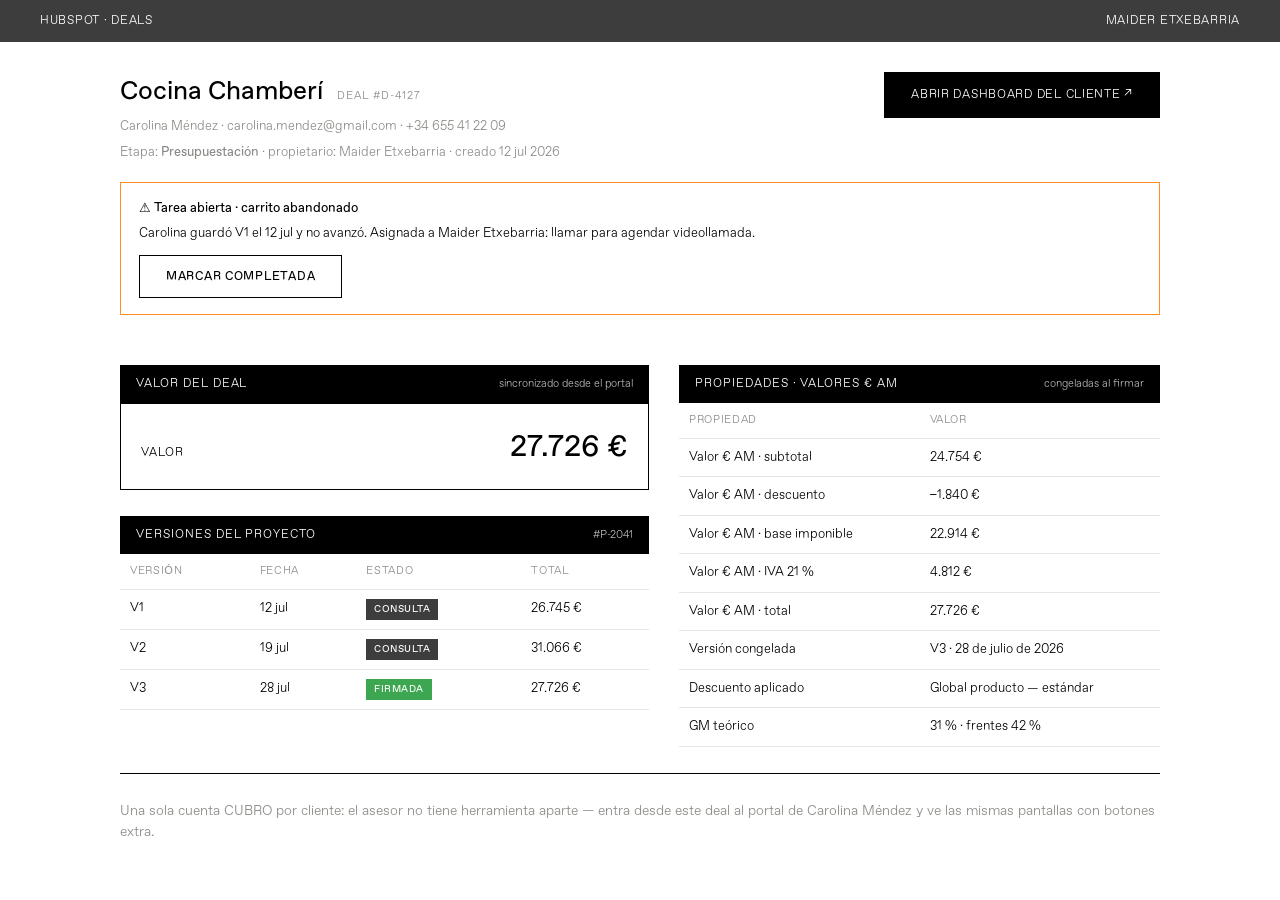
==== deal.html @ 83a0e557 "Prototipo v1: motor de presupuesto + pantalla reina + las dos entradas Construye la base del prototi" ====
<!DOCTYPE html>
<html lang="es">
<head>
<meta charset="utf-8">
<meta name="viewport" content="width=device-width, initial-scale=1">
<title>Deal #D-4127 · HubSpot (mock)</title>
<link rel="stylesheet" href="cubro-identity.css">
<link rel="stylesheet" href="app.css">
</head>
<body>

<div class="hs-bar">
  <span>HubSpot · Deals</span>
  <span id="hsUser"></span>
</div>

<div class="wrap" id="deal"></div>

<script src="app.js"></script>
<script>
/* Entrada 2 (SPEC §4): el AM entra al portal DEL CLIENTE desde el deal.
   Esta página es un mock sobrio de HubSpot, no un clon. */
function renderDeal() {
  const q = computeQuote(versionActual());
  const v = baseVersion(versionActual());
  const p = DEMO.proyecto;

  document.getElementById('hsUser').textContent = DEMO.am.nombre;

  const congelados = q.firmada ? `
    <table class="simple">
      <tr><th>Propiedad</th><th>Valor</th></tr>
      <tr><td>Valor € AM · subtotal</td><td class="num">${eur(q.subtotal)}</td></tr>
      <tr><td>Valor € AM · descuento</td><td class="num">−${eur(q.importeDescuento)}</td></tr>
      <tr><td>Valor € AM · base imponible</td><td class="num">${eur(q.base_)}</td></tr>
      <tr><td>Valor € AM · IVA 21 %</td><td class="num">${eur(q.iva)}</td></tr>
      <tr><td>Valor € AM · total</td><td class="num">${eur(q.total)}</td></tr>
      <tr><td>Versión congelada</td><td>${v.id} · ${v.fechaLarga}</td></tr>
      <tr><td>Descuento aplicado</td><td>${q.descuento.nombre}</td></tr>
      <tr><td>GM teórico</td><td>${pct0(q.gm)} · frentes ${pct0(q.gmFrentes)}</td></tr>
    </table>`
    : `<p class="muted">Las propiedades «Valores € AM» se pueblan cuando el asesor marca la versión final
       en el portal de la clienta. Ahora mismo ${v.id} está en edición.</p>`;

  document.getElementById('deal').innerHTML = `
    <div class="proj-head">
      <div>
        <div class="proj-title">
          <h1>${p.nombre}</h1>
          <span class="proj-ref">Deal #${DEMO.deal.id}</span>
        </div>
        <div class="proj-dir">${DEMO.cliente.nombre} · ${DEMO.cliente.email} · ${DEMO.cliente.telefono}</div>
        <div class="proj-dir">Etapa: <strong style="font-weight:400">${DEMO.deal.etapa}</strong> ·
          propietario: ${DEMO.deal.propietario} · creado ${DEMO.deal.creado}</div>
      </div>
      <div class="proj-actions">
        <a class="btn" href="project.html?role=am">Abrir dashboard del cliente ↗</a>
      </div>
    </div>

    <div class="tarea">
      <div class="t">⚠ Tarea abierta · carrito abandonado</div>
      Carolina guardó ${baseVersion('V1').id} el ${baseVersion('V1').fecha} y no avanzó.
      Asignada a ${DEMO.am.nombre}: llamar para agendar videollamada.
      <div style="margin-top:12px">
        <button class="btn secondary" onclick="stub('Tarea completada en HubSpot.')">Marcar completada</button>
      </div>
    </div>

    <div class="deal-grid">
      <div>
        <div class="block-header"><span class="name">Valor del deal</span><span class="meta">sincronizado desde el portal</span></div>
        <div class="sum" style="margin-top:0;border-top:0">
          <div class="sum-row total"><div class="k">Valor</div><div class="v num">${eur(q.total)}</div></div>
        </div>
        <div class="block-header"><span class="name">Versiones del proyecto</span><span class="meta">#${p.ref}</span></div>
        <table class="simple">
          <tr><th>Versión</th><th>Fecha</th><th>Estado</th><th>Total</th></tr>
          ${state().orden.map(vid => {
            const qq = computeQuote(vid), vv = baseVersion(vid);
            const est = vid === versionActual()
              ? (qq.firmada ? '<span class="badge firmada">firmada</span>' : '<span class="badge actual">actual</span>')
              : '<span class="badge congelada">consulta</span>';
            return `<tr><td>${vid}</td><td>${vv.fecha}</td><td>${est}</td><td class="num">${eur(qq.total)}</td></tr>`;
          }).join('')}
        </table>
      </div>
      <div>
        <div class="block-header"><span class="name">Propiedades · valores € AM</span><span class="meta">congeladas al firmar</span></div>
        ${congelados}
      </div>
    </div>

    <hr class="divider">
    <p class="muted">Una sola cuenta CUBRO por cliente: el asesor no tiene herramienta aparte —
      entra desde este deal al portal de ${DEMO.cliente.nombre} y ve las mismas pantallas con botones extra.</p>`;
}
document.addEventListener('DOMContentLoaded', renderDeal);
</script>
</body>
</html>
---- cubro-identity.css ----
@font-face {
font-family: 'Favorit';
src: url([data-uri]) format('woff2');
font-weight: 300; font-style: normal;
}
@font-face {
font-family: 'Favorit';
src: url([data-uri]) format('woff2');
font-weight: 400; font-style: normal;
}

/* ============================================================
   CUBRO IDENTITY KIT — prototipo Quoter · v1 (2-ago-2026)
   Fuente de verdad: brand guide CUBRO + prototipos v4/v5.
   Reglas: Favorit siempre (embebida arriba, no sustituir).
   Blanco/negro. SIN border-radius. Color solo semántico-estado.
   ============================================================ */
:root{
  --black:#000; --white:#fff;
  --gray:#F5F5F4;           /* fondos secundarios, filas alternas */
  --gray-mid:#3D3D3D;
  --gray-text:#8a8a86;
  --rule:#E5E5E3;           /* líneas divisorias */
  /* semánticos — SOLO badges de estado, nunca decorativos */
  --st-info:#1958DF; --st-warn:#FF8D28; --st-ok:#3DA650; --st-block:#E11D1D;
}
*{margin:0;padding:0;box-sizing:border-box;border-radius:0!important}
body{font-family:'Favorit',Helvetica,Arial,sans-serif;font-weight:300;
     background:var(--white);color:var(--black);font-size:14px;line-height:1.5;
     -webkit-font-smoothing:antialiased}
h1,h2,h3{font-weight:400;letter-spacing:0}
h1{font-size:26px} h2{font-size:18px} h3{font-size:15px}
a{color:inherit}

/* — chrome — */
.topbar{display:flex;justify-content:space-between;align-items:center;
  padding:14px 40px;border-bottom:1px solid var(--black);background:var(--white);
  position:sticky;top:0;z-index:50}
.logo{font-weight:400;font-size:17px;letter-spacing:.14em}
.sidenav{width:210px;padding:28px 0;border-right:1px solid var(--rule)}
.sidenav a{display:block;padding:10px 28px;font-size:14px;color:var(--gray-text);text-decoration:none}
.sidenav a.active{color:var(--black);font-weight:400}

/* — block headers (patrón CUBRO de los prototipos) — */
.block-header{display:flex;justify-content:space-between;align-items:baseline;
  background:var(--black);color:var(--white);padding:10px 16px;margin-top:26px}
.block-header .name{font-size:12px;letter-spacing:.08em;text-transform:uppercase}
.block-header .meta{font-size:11px;color:#bbb}

/* — botones — */
.btn{display:inline-block;font-family:inherit;font-size:12px;letter-spacing:.06em;
  text-transform:uppercase;padding:13px 26px;border:1px solid var(--black);
  background:var(--black);color:var(--white);cursor:pointer;text-decoration:none}
.btn.secondary{background:var(--white);color:var(--black)}
.btn.ghost{background:var(--white);color:var(--gray-text);border-color:var(--rule)}
.btn:hover{opacity:.85}

/* — badges de estado (único uso del color) — */
.badge{display:inline-block;font-size:10px;letter-spacing:.05em;text-transform:uppercase;
  padding:3px 8px;color:var(--white);font-weight:400}
.badge.actual{background:var(--black)}
.badge.firmada{background:var(--st-ok)}
.badge.edicion{background:var(--st-info)}
.badge.congelada{background:var(--gray-mid)}
.badge.revisar{background:var(--st-warn)}
.badge.bloqueado{background:var(--st-block)}
.badge.informativo{background:var(--gray);color:var(--gray-text);border:1px solid var(--rule)}

/* — acordeón de bloques del quote — */
.acc{border:1px solid var(--rule);border-top:1px solid var(--black);margin-top:-1px}
.acc-head{display:grid;grid-template-columns:1fr auto auto;gap:16px;align-items:center;
  padding:14px 18px;cursor:pointer;background:var(--white)}
.acc-head:hover{background:var(--gray)}
.acc-title{font-weight:400}
.acc-sub{font-size:11px;color:var(--gray-text)}
.acc-total{font-weight:400;font-variant-numeric:tabular-nums}
.acc-body{border-top:1px solid var(--rule);padding:6px 18px 14px;display:none}
.acc.open .acc-body{display:block}
.line{display:grid;grid-template-columns:1fr auto;gap:12px;padding:8px 0;
  border-bottom:1px solid var(--gray);font-size:13px}
.line .sub{display:block;font-size:11px;color:var(--gray-text)}
.line.informativa{color:var(--gray-text)}
.line.informativa .price{text-decoration:none;font-style:italic}

/* — add-ons de servicio — */
.addon{display:flex;justify-content:space-between;align-items:center;gap:14px;
  border:1px dashed var(--gray-text);padding:12px 16px;margin-top:10px}
.addon .a-name{font-size:13px}
.addon .a-price{font-weight:400;white-space:nowrap}
.addon button{font-size:11px;letter-spacing:.05em;text-transform:uppercase;
  padding:8px 14px;border:1px solid var(--black);background:var(--white);cursor:pointer}
.addon.added{border-style:solid;border-color:var(--black);background:var(--gray)}
.addon.added button{background:var(--black);color:var(--white)}

/* — capa AM (solo visible con body.role-am) — */
.am-only{display:none}
body.role-am .am-only{display:block}
body.role-am .am-only-flex{display:flex}
.am-strip{background:var(--gray-mid);color:var(--white);font-size:11px;
  letter-spacing:.06em;text-transform:uppercase;padding:8px 40px;
  display:none;justify-content:space-between}
body.role-am .am-strip{display:flex}
.gm-chip{border:1px solid var(--rule);background:var(--gray);padding:10px 14px;
  font-size:12px;display:inline-block}

/* — toggle de rol (esquina, solo para la demo) — */
.role-toggle{position:fixed;bottom:18px;right:18px;z-index:99;display:flex;border:1px solid var(--black);background:var(--white)}
.role-toggle button{font-family:inherit;font-size:11px;padding:8px 14px;border:0;background:var(--white);cursor:pointer;letter-spacing:.05em;text-transform:uppercase}
.role-toggle button.on{background:var(--black);color:var(--white)}

/* — utilidades — */
.wrap{max-width:1120px;margin:0 auto;padding:30px 40px}
.muted{color:var(--gray-text)} .num{font-variant-numeric:tabular-nums}
.divider{border:0;border-top:1px solid var(--black);margin:26px 0}
table.simple{width:100%;border-collapse:collapse;font-size:13px}
table.simple td,table.simple th{padding:9px 10px;border-bottom:1px solid var(--rule);text-align:left}
table.simple th{font-size:11px;letter-spacing:.06em;text-transform:uppercase;color:var(--gray-text);font-weight:300}
---- app.css ----
/* ============================================================
   CUBRO · prototipo — app.css
   SÓLO maquetación. Ni un color nuevo, ni un border-radius, ni otra
   tipografía: todo eso vive en cubro-identity.css y no se toca.
   ============================================================ */

/* — shell de página — */
.shell{display:flex;align-items:stretch;min-height:calc(100vh - 52px)}
.sidenav{flex:0 0 210px}
.main{flex:1;min-width:0}

/* — topbar: lado derecho — */
.tb-right{display:flex;align-items:center;gap:22px}
.tb-item{display:flex;align-items:center;gap:8px;font-family:inherit;font-size:13px;
  background:none;border:0;padding:0;cursor:pointer;color:var(--black);text-decoration:none}
.tb-badge{border:1px solid var(--rule);padding:1px 6px;font-size:11px;color:var(--gray-text)}
.tb-avatar{width:22px;height:22px;border:1px solid var(--black);display:inline-block}

/* — toast (barra negra inferior, 3 s) — */
.toast{position:fixed;left:0;right:0;bottom:0;z-index:200;background:var(--black);color:var(--white);
  padding:16px 40px;font-size:13px;transform:translateY(100%);transition:transform .18s ease}
.toast.on{transform:translateY(0)}

/* — cabecera de proyecto — */
.proj-head{display:flex;justify-content:space-between;align-items:flex-start;gap:30px;flex-wrap:wrap}
.proj-title{display:flex;align-items:baseline;gap:14px;flex-wrap:wrap}
.proj-ref{font-size:11px;letter-spacing:.08em;text-transform:uppercase;color:var(--gray-text)}
.proj-dir{margin-top:6px;font-size:13px;color:var(--gray-text)}
.proj-actions{display:flex;gap:10px;flex-wrap:wrap}

/* — selector de versiones — */
.versions{display:flex;align-items:center;gap:0;margin-top:18px;flex-wrap:wrap}
.vchip{font-family:inherit;font-size:12px;letter-spacing:.05em;text-transform:uppercase;
  padding:10px 16px;border:1px solid var(--black);margin-right:-1px;background:var(--white);
  color:var(--black);cursor:pointer;white-space:nowrap}
.vchip.on{background:var(--black);color:var(--white)}
.vchip .dot{margin-left:7px}
.vmeta{margin-top:10px;font-size:12px;color:var(--gray-text);max-width:760px}

/* — hero — */
.hero{display:grid;grid-template-columns:1.35fr 1fr;gap:0;border:1px solid var(--black);margin-top:24px}
.hero-img{background:var(--gray);border-right:1px solid var(--black);min-height:290px;
  display:flex;align-items:center;justify-content:center;text-align:center;padding:24px}
.hero-img span{font-size:11px;letter-spacing:.08em;text-transform:uppercase;color:var(--gray-text)}
.hero-side{padding:22px}
.sel-label{font-size:11px;letter-spacing:.08em;text-transform:uppercase;color:var(--gray-text);
  margin-bottom:9px;display:block}
.fichas{display:flex;flex-wrap:wrap;gap:0;margin-bottom:22px}
.ficha{font-family:inherit;font-size:12px;padding:10px 14px;border:1px solid var(--black);
  margin:0 -1px -1px 0;background:var(--white);color:var(--black);cursor:pointer}
.ficha:disabled{color:var(--gray-text);border-color:var(--rule);cursor:not-allowed;background:var(--white)}
/* el estado seleccionado gana también cuando la versión está congelada */
.ficha.on,.ficha.on:disabled{background:var(--black);color:var(--white);border-color:var(--black)}
@media(max-width:860px){.hero{grid-template-columns:1fr}.hero-img{border-right:0;border-bottom:1px solid var(--black)}}

/* — acordeones: extras sobre el kit — */
.acc-head .chev{font-size:11px;color:var(--gray-text);width:14px;text-align:right}
.acc.open .acc-head .chev{color:var(--black)}
.acc-note{font-size:12px;color:var(--gray-text);padding:10px 0 2px;border-top:1px solid var(--gray);margin-top:8px}
.line .price{font-variant-numeric:tabular-nums;white-space:nowrap}
.line.sin-precio .price{color:var(--gray-text);font-size:11px;letter-spacing:.05em;text-transform:uppercase}
.sub-block{margin-top:14px}
.sub-block-title{font-size:11px;letter-spacing:.08em;text-transform:uppercase;color:var(--gray-text);
  padding-bottom:6px;border-bottom:1px solid var(--black)}

/* — capa AM dentro de líneas — */
.am-line{display:none;font-size:11px;color:var(--gray-text);padding:2px 0 8px}
body.role-am .am-line{display:block}
.am-box{border:1px solid var(--rule);background:var(--gray);padding:16px 18px;margin-top:16px}
.am-box h3{margin-bottom:12px}
.am-row{display:flex;gap:14px;align-items:center;flex-wrap:wrap;margin-bottom:12px}
select,input[type=text],input[type=number],input[type=email],input[type=password],textarea{
  font-family:inherit;font-size:13px;font-weight:300;padding:10px 12px;border:1px solid var(--black);
  background:var(--white);color:var(--black)}
label.inline{font-size:12px;letter-spacing:.05em;text-transform:uppercase;color:var(--gray-text)}
.firmas{display:flex;gap:0;flex-wrap:wrap}
.firma{font-family:inherit;font-size:11px;letter-spacing:.05em;text-transform:uppercase;
  padding:7px 12px;border:1px solid var(--black);margin:0 -1px 0 0;background:var(--white);cursor:pointer}
.firma.ok{background:var(--st-ok);color:var(--white);border-color:var(--st-ok);cursor:default}
.lock{font-size:12px;color:var(--st-block);margin-top:10px}
.gm-row{display:flex;gap:10px;flex-wrap:wrap;align-items:center}
.gm-chip.alerta{border-color:var(--st-block);color:var(--st-block)}

/* — resumen y totales — */
.sum{border:1px solid var(--black);margin-top:26px}
.sum-row{display:flex;justify-content:space-between;gap:20px;padding:12px 20px;
  border-bottom:1px solid var(--rule);font-size:13px}
.sum-row .v{font-variant-numeric:tabular-nums}
.sum-row.total{border-bottom:0;border-top:1px solid var(--black);padding:20px;align-items:baseline}
.sum-row.total .k{font-size:12px;letter-spacing:.08em;text-transform:uppercase}
.sum-row.total .v{font-size:30px;font-weight:400}
.hitos{padding:14px 20px;background:var(--gray);font-size:12px;color:var(--gray-text);
  border-top:1px solid var(--rule)}
.ctas{display:flex;gap:12px;margin-top:22px;flex-wrap:wrap;align-items:center}
.comentario{margin-top:26px;max-width:620px}
.comentario textarea{width:100%;min-height:88px;margin-top:8px}

/* — congelado: la versión firmada no se edita — */
.congelada .ficha:not(.on),
.congelada .addon button,
.congelada select{opacity:.45;pointer-events:none}
.congelada .addon{border-style:solid;border-color:var(--rule)}

/* — checkbox de versión final — */
.final-box{border:1px solid var(--black);padding:18px 20px;margin-top:20px}
.final-box label{display:flex;gap:12px;align-items:flex-start;cursor:pointer;font-size:14px}
.final-box input[type=checkbox]{width:18px;height:18px;margin-top:1px;accent-color:#000}
.final-box .hint{display:block;font-size:12px;color:var(--gray-text);margin-top:4px}
.final-box.disabled label{cursor:not-allowed;color:var(--gray-text)}

/* — modal — */
.modal-bg{position:fixed;inset:0;background:rgba(0,0,0,.55);z-index:150;
  display:none;align-items:center;justify-content:center;padding:20px}
.modal-bg.on{display:flex}
.modal{background:var(--white);border:1px solid var(--black);width:100%;max-width:460px;padding:26px}
.modal h2{margin-bottom:16px}
.modal .f{margin-bottom:14px}
.modal .f label{display:block;font-size:11px;letter-spacing:.08em;text-transform:uppercase;
  color:var(--gray-text);margin-bottom:6px}
.modal .f input,.modal .f textarea{width:100%}
.modal .err{font-size:12px;color:var(--st-block);margin-bottom:12px;display:none}
.modal .err.on{display:block}
.modal-actions{display:flex;gap:10px;justify-content:flex-end;margin-top:20px}

/* — cards (home) — */
.cards{display:grid;grid-template-columns:repeat(auto-fill,minmax(280px,1fr));gap:20px;margin-top:18px}
.card{border:1px solid var(--black)}
.card-img{background:var(--gray);border-bottom:1px solid var(--black);height:150px;
  display:flex;align-items:center;justify-content:center}
.card-img span{font-size:11px;letter-spacing:.08em;text-transform:uppercase;color:var(--gray-text)}
.card-body{padding:16px 18px}
.card-body .t{font-weight:400;margin-bottom:8px}
.card-body .m{font-size:12px;color:var(--gray-text);margin-bottom:12px}
.card-body .p{font-variant-numeric:tabular-nums;font-size:17px}
.cta-card{border:1px solid var(--black);padding:26px 28px;margin-top:22px;
  display:flex;justify-content:space-between;gap:26px;align-items:center;flex-wrap:wrap}
.cta-card ul{list-style:none;display:flex;gap:22px;flex-wrap:wrap;margin-top:10px;
  font-size:12px;color:var(--gray-text)}

/* — login (index) — */
.login{min-height:100vh;display:flex;align-items:center;justify-content:center;padding:30px}
.login-box{width:100%;max-width:380px}
.login-box .logo{display:block;text-align:center;margin-bottom:40px;font-size:22px}
.login-box .f{margin-bottom:16px}
.login-box .f label{display:block;font-size:11px;letter-spacing:.08em;text-transform:uppercase;
  color:var(--gray-text);margin-bottom:6px}
.login-box .f input{width:100%}
.login-box .btn{width:100%;text-align:center;margin-top:8px}
.login-alt{margin-top:34px;padding-top:22px;border-top:1px solid var(--rule);
  text-align:center;font-size:12px;color:var(--gray-text)}

/* — deal (mock HubSpot) — */
.hs-bar{background:var(--gray-mid);color:var(--white);padding:12px 40px;font-size:12px;
  letter-spacing:.06em;text-transform:uppercase;display:flex;justify-content:space-between}
.deal-grid{display:grid;grid-template-columns:1.1fr 1fr;gap:30px;margin-top:24px}
@media(max-width:860px){.deal-grid{grid-template-columns:1fr}}
.tarea{border:1px solid var(--st-warn);padding:16px 18px;margin-top:20px;font-size:13px}
.tarea .t{font-weight:400;margin-bottom:5px}
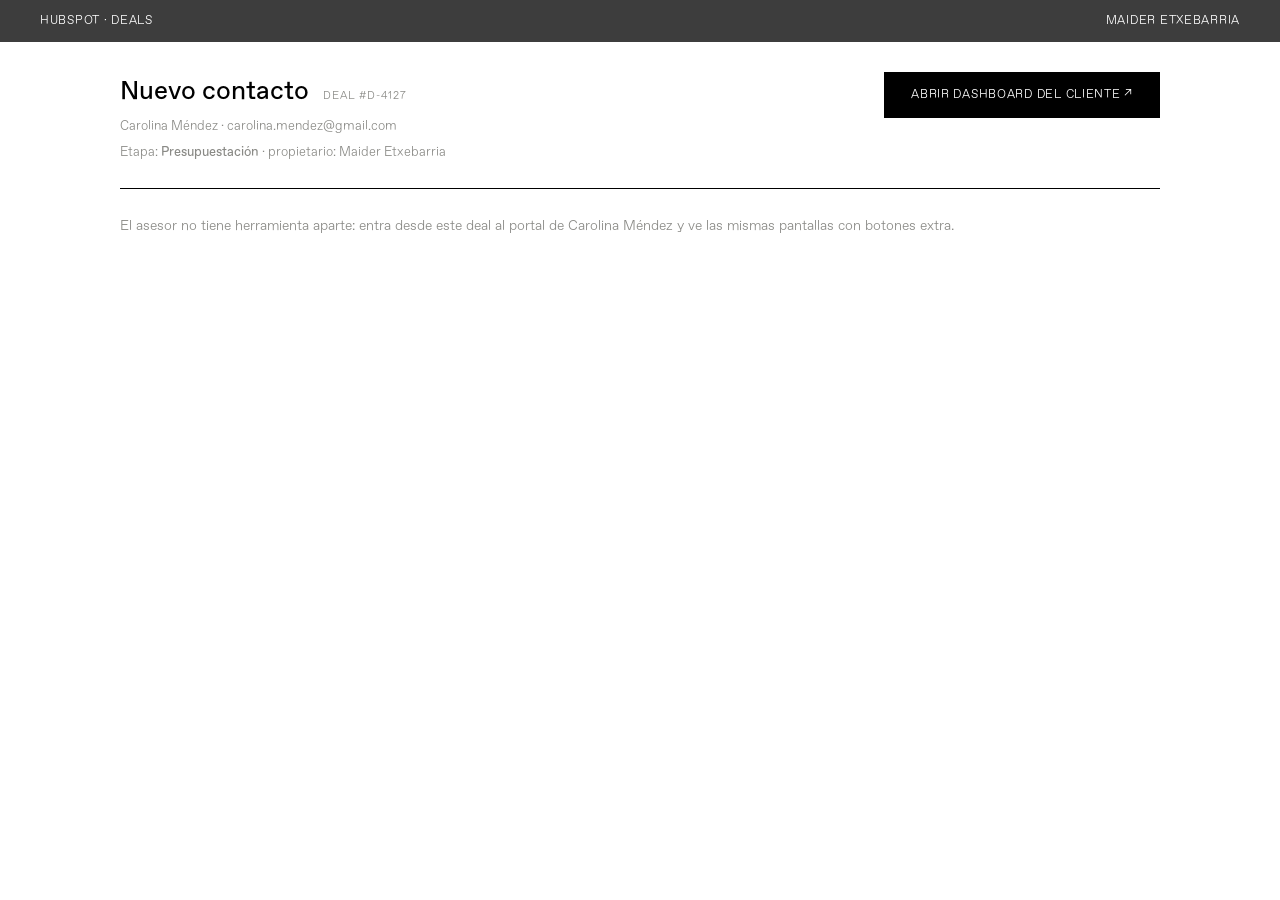
==== commit 7f020868: "Journey completo del cliente: portal vacío, creación de proyecto y pedido El portal ya no arranca co" ====
--- a/deal.html
+++ b/deal.html
@@ -3,12 +3,14 @@
 <head>
 <meta charset="utf-8">
 <meta name="viewport" content="width=device-width, initial-scale=1">
-<title>Deal #D-4127 · HubSpot (mock)</title>
+<title>HubSpot · Deals</title>
 <link rel="stylesheet" href="cubro-identity.css">
 <link rel="stylesheet" href="app.css">
 </head>
 <body>
 
+<!-- Prop. Sólo existe para que el Loom muestre que el asesor entra al portal del
+     cliente DESDE HubSpot. Nada de clonar HubSpot: una barra y un botón. -->
 <div class="hs-bar">
   <span>HubSpot · Deals</span>
   <span id="hsUser"></span>
@@ -18,82 +20,29 @@
 
 <script src="app.js"></script>
 <script>
-/* Entrada 2 (SPEC §4): el AM entra al portal DEL CLIENTE desde el deal.
-   Esta página es un mock sobrio de HubSpot, no un clon. */
 function renderDeal() {
-  const q = computeQuote(versionActual());
-  const v = baseVersion(versionActual());
-  const p = DEMO.proyecto;
-
+  const p = proyectoActual();
   document.getElementById('hsUser').textContent = DEMO.am.nombre;
-
-  const congelados = q.firmada ? `
-    <table class="simple">
-      <tr><th>Propiedad</th><th>Valor</th></tr>
-      <tr><td>Valor € AM · subtotal</td><td class="num">${eur(q.subtotal)}</td></tr>
-      <tr><td>Valor € AM · descuento</td><td class="num">−${eur(q.importeDescuento)}</td></tr>
-      <tr><td>Valor € AM · base imponible</td><td class="num">${eur(q.base_)}</td></tr>
-      <tr><td>Valor € AM · IVA 21 %</td><td class="num">${eur(q.iva)}</td></tr>
-      <tr><td>Valor € AM · total</td><td class="num">${eur(q.total)}</td></tr>
-      <tr><td>Versión congelada</td><td>${v.id} · ${v.fechaLarga}</td></tr>
-      <tr><td>Descuento aplicado</td><td>${q.descuento.nombre}</td></tr>
-      <tr><td>GM teórico</td><td>${pct0(q.gm)} · frentes ${pct0(q.gmFrentes)}</td></tr>
-    </table>`
-    : `<p class="muted">Las propiedades «Valores € AM» se pueblan cuando el asesor marca la versión final
-       en el portal de la clienta. Ahora mismo ${v.id} está en edición.</p>`;
 
   document.getElementById('deal').innerHTML = `
     <div class="proj-head">
       <div>
         <div class="proj-title">
-          <h1>${p.nombre}</h1>
+          <h1>${p ? p.nombre : 'Nuevo contacto'}</h1>
           <span class="proj-ref">Deal #${DEMO.deal.id}</span>
         </div>
-        <div class="proj-dir">${DEMO.cliente.nombre} · ${DEMO.cliente.email} · ${DEMO.cliente.telefono}</div>
+        <div class="proj-dir">${state().perfil.nombre} · ${state().perfil.email}</div>
         <div class="proj-dir">Etapa: <strong style="font-weight:400">${DEMO.deal.etapa}</strong> ·
-          propietario: ${DEMO.deal.propietario} · creado ${DEMO.deal.creado}</div>
+          propietario: ${DEMO.am.nombre}</div>
       </div>
       <div class="proj-actions">
-        <a class="btn" href="project.html?role=am">Abrir dashboard del cliente ↗</a>
-      </div>
-    </div>
-
-    <div class="tarea">
-      <div class="t">⚠ Tarea abierta · carrito abandonado</div>
-      Carolina guardó ${baseVersion('V1').id} el ${baseVersion('V1').fecha} y no avanzó.
-      Asignada a ${DEMO.am.nombre}: llamar para agendar videollamada.
-      <div style="margin-top:12px">
-        <button class="btn secondary" onclick="stub('Tarea completada en HubSpot.')">Marcar completada</button>
-      </div>
-    </div>
-
-    <div class="deal-grid">
-      <div>
-        <div class="block-header"><span class="name">Valor del deal</span><span class="meta">sincronizado desde el portal</span></div>
-        <div class="sum" style="margin-top:0;border-top:0">
-          <div class="sum-row total"><div class="k">Valor</div><div class="v num">${eur(q.total)}</div></div>
-        </div>
-        <div class="block-header"><span class="name">Versiones del proyecto</span><span class="meta">#${p.ref}</span></div>
-        <table class="simple">
-          <tr><th>Versión</th><th>Fecha</th><th>Estado</th><th>Total</th></tr>
-          ${state().orden.map(vid => {
-            const qq = computeQuote(vid), vv = baseVersion(vid);
-            const est = vid === versionActual()
-              ? (qq.firmada ? '<span class="badge firmada">firmada</span>' : '<span class="badge actual">actual</span>')
-              : '<span class="badge congelada">consulta</span>';
-            return `<tr><td>${vid}</td><td>${vv.fecha}</td><td>${est}</td><td class="num">${eur(qq.total)}</td></tr>`;
-          }).join('')}
-        </table>
-      </div>
-      <div>
-        <div class="block-header"><span class="name">Propiedades · valores € AM</span><span class="meta">congeladas al firmar</span></div>
-        ${congelados}
+        <a class="btn" href="${p ? 'project.html?role=am' : 'home.html?role=am'}">Abrir dashboard del cliente ↗</a>
       </div>
     </div>
 
     <hr class="divider">
-    <p class="muted">Una sola cuenta CUBRO por cliente: el asesor no tiene herramienta aparte —
-      entra desde este deal al portal de ${DEMO.cliente.nombre} y ve las mismas pantallas con botones extra.</p>`;
+    <p class="muted">El asesor no tiene herramienta aparte: entra desde este deal al portal de
+      ${state().perfil.nombre} y ve las mismas pantallas con botones extra.</p>`;
 }
 document.addEventListener('DOMContentLoaded', renderDeal);
 </script>
--- a/app.css
+++ b/app.css
@@ -149,6 +149,61 @@
 .login-alt{margin-top:34px;padding-top:22px;border-top:1px solid var(--rule);
   text-align:center;font-size:12px;color:var(--gray-text)}
 
+/* — estado vacío / onboarding — */
+.lead{max-width:640px;margin-top:12px;font-size:15px;color:var(--gray-mid)}
+.lnk{font-family:inherit;font-size:13px;background:none;border:0;padding:0;cursor:pointer;
+  color:var(--black);text-decoration:underline;text-underline-offset:3px}
+.row-between{display:flex;justify-content:space-between;align-items:baseline;gap:20px;flex-wrap:wrap}
+
+.paths{display:grid;grid-template-columns:repeat(auto-fit,minmax(300px,1fr));gap:0;margin-top:26px}
+.path{font-family:inherit;text-align:left;background:var(--white);border:1px solid var(--black);
+  margin:0 -1px -1px 0;padding:26px 26px 22px;cursor:pointer;display:flex;flex-direction:column;gap:8px}
+.path:hover{background:var(--gray)}
+.path-k{font-size:11px;letter-spacing:.08em;text-transform:uppercase;color:var(--gray-text)}
+.path-t{font-size:18px;font-weight:400}
+.path-s{font-size:13px;color:var(--gray-mid);line-height:1.55}
+.path-cta{margin-top:10px;font-size:12px;letter-spacing:.06em;text-transform:uppercase}
+
+/* — wizard de creación — */
+.wizard{max-width:560px;max-height:88vh;overflow-y:auto}
+.w-kicker{display:block;font-size:11px;letter-spacing:.08em;text-transform:uppercase;
+  color:var(--gray-text);margin-bottom:10px}
+.f-row{display:flex;gap:0}
+.f-row input{flex:1;margin-right:-1px}
+.f-hint{display:block;font-size:12px;color:var(--gray-text);margin-top:6px}
+.f-hint.bad{color:var(--st-block)}
+.f-hint.good{color:var(--st-ok)}
+input.bad{border-color:var(--st-block)}
+input.good{border-color:var(--st-ok)}
+.modal .f select{width:100%}
+
+.opts{display:flex;flex-direction:column;gap:0}
+.opt{font-family:inherit;text-align:left;background:var(--white);border:1px solid var(--black);
+  margin-bottom:-1px;padding:14px 16px;cursor:pointer;display:block}
+.opt.on{background:var(--black);color:var(--white)}
+.opt-t{display:block;font-size:14px}
+.opt-s{display:block;font-size:12px;color:var(--gray-text);margin-top:3px}
+.opt.on .opt-s{color:#bbb}
+
+/* — My orders: estado vacío y etapas — */
+.empty{border:1px solid var(--black);padding:44px 34px;margin-top:22px;max-width:640px}
+.empty h2{margin-bottom:10px}
+.steps{margin-top:20px}
+.step{display:grid;grid-template-columns:26px 1fr auto;gap:14px;align-items:baseline;
+  padding:16px 0;border-bottom:1px solid var(--rule)}
+.step-dot{font-size:13px}
+.step-t{font-weight:400}
+.step-s{font-size:12px;color:var(--gray-text);margin-top:3px}
+.step.hecho .step-dot{color:var(--st-ok)}
+.step.curso .step-dot{color:var(--st-info)}
+.step.pend{color:var(--gray-text)}
+
+/* — profile — */
+.form-grid{display:grid;grid-template-columns:repeat(auto-fit,minmax(260px,1fr));gap:20px;margin-top:18px}
+.form-grid .f label{display:block;font-size:11px;letter-spacing:.08em;text-transform:uppercase;
+  color:var(--gray-text);margin-bottom:6px}
+.form-grid .f input,.form-grid .f select{width:100%}
+
 /* — deal (mock HubSpot) — */
 .hs-bar{background:var(--gray-mid);color:var(--white);padding:12px 40px;font-size:12px;
   letter-spacing:.06em;text-transform:uppercase;display:flex;justify-content:space-between}
